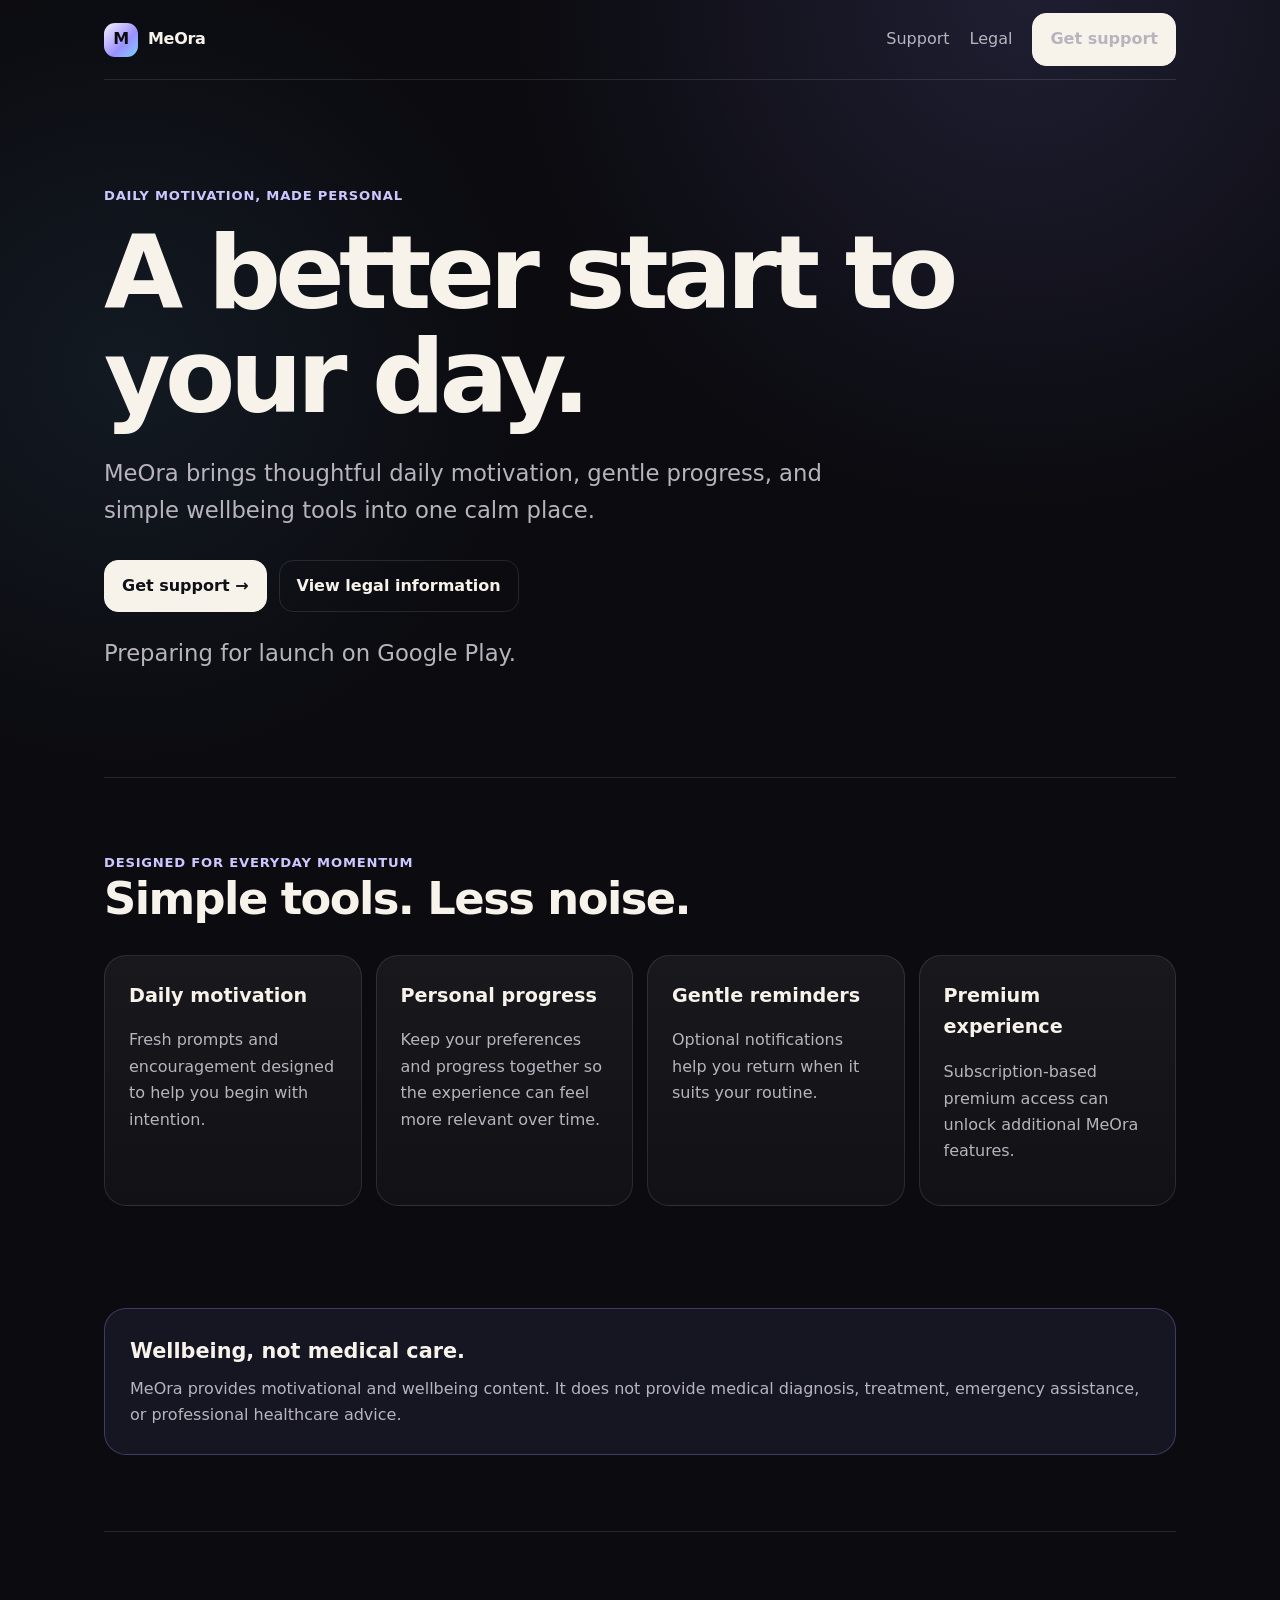
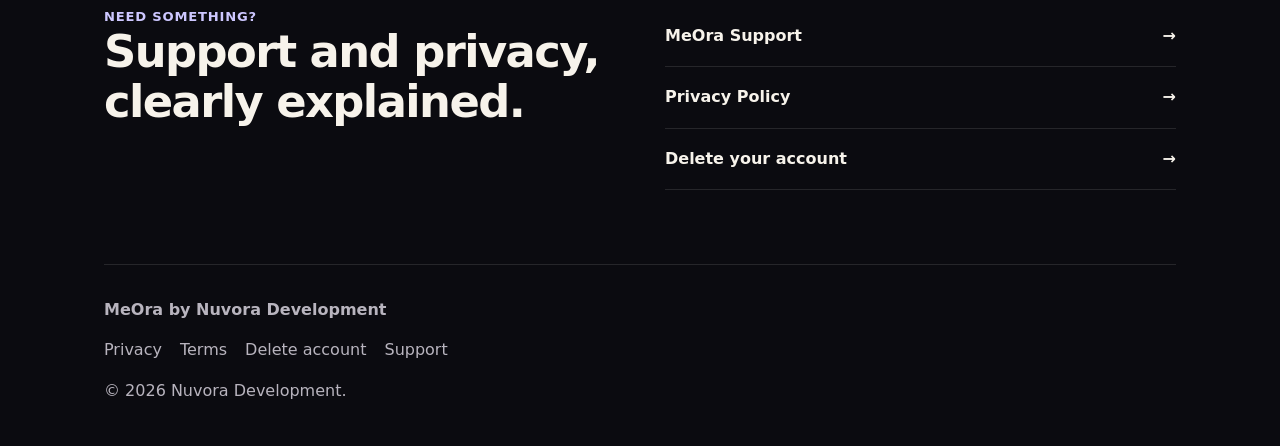
==== index.html @ 7b2e0605 "Add files via upload" ====
<!doctype html><html lang="en"><head><meta charset="utf-8"><meta name="viewport" content="width=device-width,initial-scale=1"><title>MeOra — Daily Motivation & Wellbeing</title><meta name="description" content="MeOra is a calm, personal daily motivation and wellbeing app designed to help you start your day with intention."><meta property="og:title" content="MeOra — Daily Motivation & Wellbeing"><meta property="og:description" content="Daily motivation, gentle progress and a calmer start to your day."><link rel="stylesheet" href="/style.css"></head><body><div class="wrap"><header class="header"><a class="brand" href="/"><span class="mark">M</span><span>MeOra</span></a><nav class="nav"><a href="/support">Support</a><a href="/legal">Legal</a><a class="btn" href="mailto:support@meora.app">Get support</a></nav></header><main><section class="hero"><div class="eyebrow">Daily motivation, made personal</div><h1>A better start to your day.</h1><p>MeOra brings thoughtful daily motivation, gentle progress, and simple wellbeing tools into one calm place.</p><div class="actions"><a class="btn" href="/support">Get support →</a><a class="btn alt" href="/legal">View legal information</a></div><p class="small">Preparing for launch on Google Play.</p></section><section class="section"><div class="kicker">Designed for everyday momentum</div><h2>Simple tools. Less noise.</h2><div class="grid"><article class="card"><h3>Daily motivation</h3><p>Fresh prompts and encouragement designed to help you begin with intention.</p></article><article class="card"><h3>Personal progress</h3><p>Keep your preferences and progress together so the experience can feel more relevant over time.</p></article><article class="card"><h3>Gentle reminders</h3><p>Optional notifications help you return when it suits your routine.</p></article><article class="card"><h3>Premium experience</h3><p>Subscription-based premium access can unlock additional MeOra features.</p></article></div></section><section class="notice"><h2>Wellbeing, not medical care.</h2><p>MeOra provides motivational and wellbeing content. It does not provide medical diagnosis, treatment, emergency assistance, or professional healthcare advice.</p></section><section class="section split"><div><div class="kicker">Need something?</div><h2>Support and privacy, clearly explained.</h2></div><div class="links"><a href="/support">MeOra Support <span>→</span></a><a href="/privacy">Privacy Policy <span>→</span></a><a href="/delete-account">Delete your account <span>→</span></a></div></section></main><footer class="footer"><strong>MeOra by Nuvora Development</strong><nav class="footer-links"><a href="/privacy">Privacy</a><a href="/terms">Terms</a><a href="/delete-account">Delete account</a><a href="/support">Support</a></nav><span>© 2026 Nuvora Development.</span></footer></div></body></html>
---- style.css ----
:root{--bg:#0b0b10;--panel:#14141b;--panel2:#1a1a22;--text:#f7f3eb;--muted:#b8b4be;--line:rgba(255,255,255,.11);--accent:#9b91ff;--accent2:#72c9ff;--max:1120px}*{box-sizing:border-box}html{scroll-behavior:smooth}body{margin:0;background:radial-gradient(circle at 80% 0%,rgba(155,145,255,.14),transparent 32rem),radial-gradient(circle at 10% 18%,rgba(114,201,255,.08),transparent 25rem),var(--bg);color:var(--text);font-family:Inter,ui-sans-serif,system-ui,-apple-system,BlinkMacSystemFont,"Segoe UI",sans-serif;line-height:1.65}a{color:inherit}.wrap{max-width:var(--max);margin:auto;padding:0 24px}.header{min-height:80px;display:flex;align-items:center;justify-content:space-between;gap:20px;border-bottom:1px solid var(--line)}.brand{display:inline-flex;align-items:center;gap:10px;text-decoration:none;font-weight:800;letter-spacing:-.02em}.mark{width:34px;height:34px;border-radius:11px;display:grid;place-items:center;color:#0b0b10;font-weight:900;background:linear-gradient(135deg,#f6f2ff,#9a90ff 60%,#7bd1ff)}.nav{display:flex;gap:20px;align-items:center}.nav a{text-decoration:none;color:var(--muted)}.nav a:hover,.footer a:hover{color:var(--text)}.btn{display:inline-flex;align-items:center;justify-content:center;gap:8px;padding:12px 17px;border-radius:14px;background:var(--text);color:#101016;text-decoration:none;font-weight:800;border:1px solid var(--text)}.btn.alt{background:transparent;color:var(--text);border-color:var(--line)}.hero{padding:105px 0 82px;max-width:850px}.eyebrow,.kicker{color:#cdc7ff;font-weight:800;font-size:.82rem;text-transform:uppercase;letter-spacing:.06em}.hero h1,.legal-hero h1{font-size:clamp(3rem,8vw,6.4rem);line-height:1.02;letter-spacing:-.055em;margin:14px 0 25px}.hero p{font-size:clamp(1.1rem,2.6vw,1.42rem);color:var(--muted);max-width:720px}.actions{display:flex;gap:12px;flex-wrap:wrap;margin-top:30px}.small{font-size:.9rem;color:#9c98a2}.section{padding:74px 0;border-top:1px solid var(--line)}.section h2,.legal section h2{font-size:clamp(1.7rem,4vw,2.8rem);line-height:1.1;letter-spacing:-.035em;margin:0 0 14px}.grid{display:grid;grid-template-columns:repeat(4,1fr);gap:14px;margin-top:32px}.card{background:linear-gradient(180deg,rgba(255,255,255,.055),rgba(255,255,255,.028));border:1px solid var(--line);border-radius:22px;padding:24px}.card h3{font-size:1.2rem;margin:0 0 8px}.card p,.muted{color:var(--muted)}.notice{margin:28px 0 76px;padding:25px;border:1px solid rgba(155,145,255,.30);background:rgba(155,145,255,.08);border-radius:22px}.notice h2{font-size:1.3rem;margin:0 0 8px}.notice p{margin:0;color:var(--muted)}.split{display:grid;grid-template-columns:1fr 1fr;gap:50px}.links{display:grid}.links a{display:flex;justify-content:space-between;padding:17px 0;border-bottom:1px solid var(--line);text-decoration:none;font-weight:700}.legal,.support{max-width:820px;margin:auto;padding:68px 0 90px}.legal-hero{padding-bottom:32px;border-bottom:1px solid var(--line);margin-bottom:35px}.legal-hero h1{font-size:clamp(2.8rem,7vw,5rem)}.legal-hero p{color:var(--muted);margin:5px 0}.legal section{padding:20px 0}.legal section h2{font-size:1.45rem}.legal section h3{font-size:1.05rem;margin:20px 0 6px}.legal section p{color:#cecbd2}.legal section a,.support a.link{color:#cec8ff}.method{background:var(--panel);border:1px solid var(--line);border-radius:20px;padding:23px;margin:15px 0}.method h2{margin-top:0}.method .btn{margin-top:8px;color:#101016}.faq details{border-top:1px solid var(--line);padding:18px 0}.faq summary{font-weight:800;cursor:pointer}.faq p{color:var(--muted)}.legal-grid{display:grid;grid-template-columns:repeat(2,1fr);gap:14px;margin-top:30px}.legal-grid a{text-decoration:none}.legal-grid .card span{color:#cec8ff;font-weight:800}.footer{border-top:1px solid var(--line);padding:32px 0 42px;color:var(--muted);display:grid;gap:14px}.footer-links{display:flex;flex-wrap:wrap;gap:18px}.footer a{text-decoration:none;color:var(--muted)}@media(max-width:760px){.wrap{padding:0 18px}.header{min-height:70px}.nav>a:not(.btn){display:none}.hero{padding:78px 0 62px}.hero h1{font-size:clamp(3rem,16vw,5rem)}.grid,.legal-grid,.split{grid-template-columns:1fr}.section{padding:58px 0}.legal,.support{padding:54px 0 72px}.card{padding:21px}}@media(prefers-reduced-motion:reduce){html{scroll-behavior:auto}}
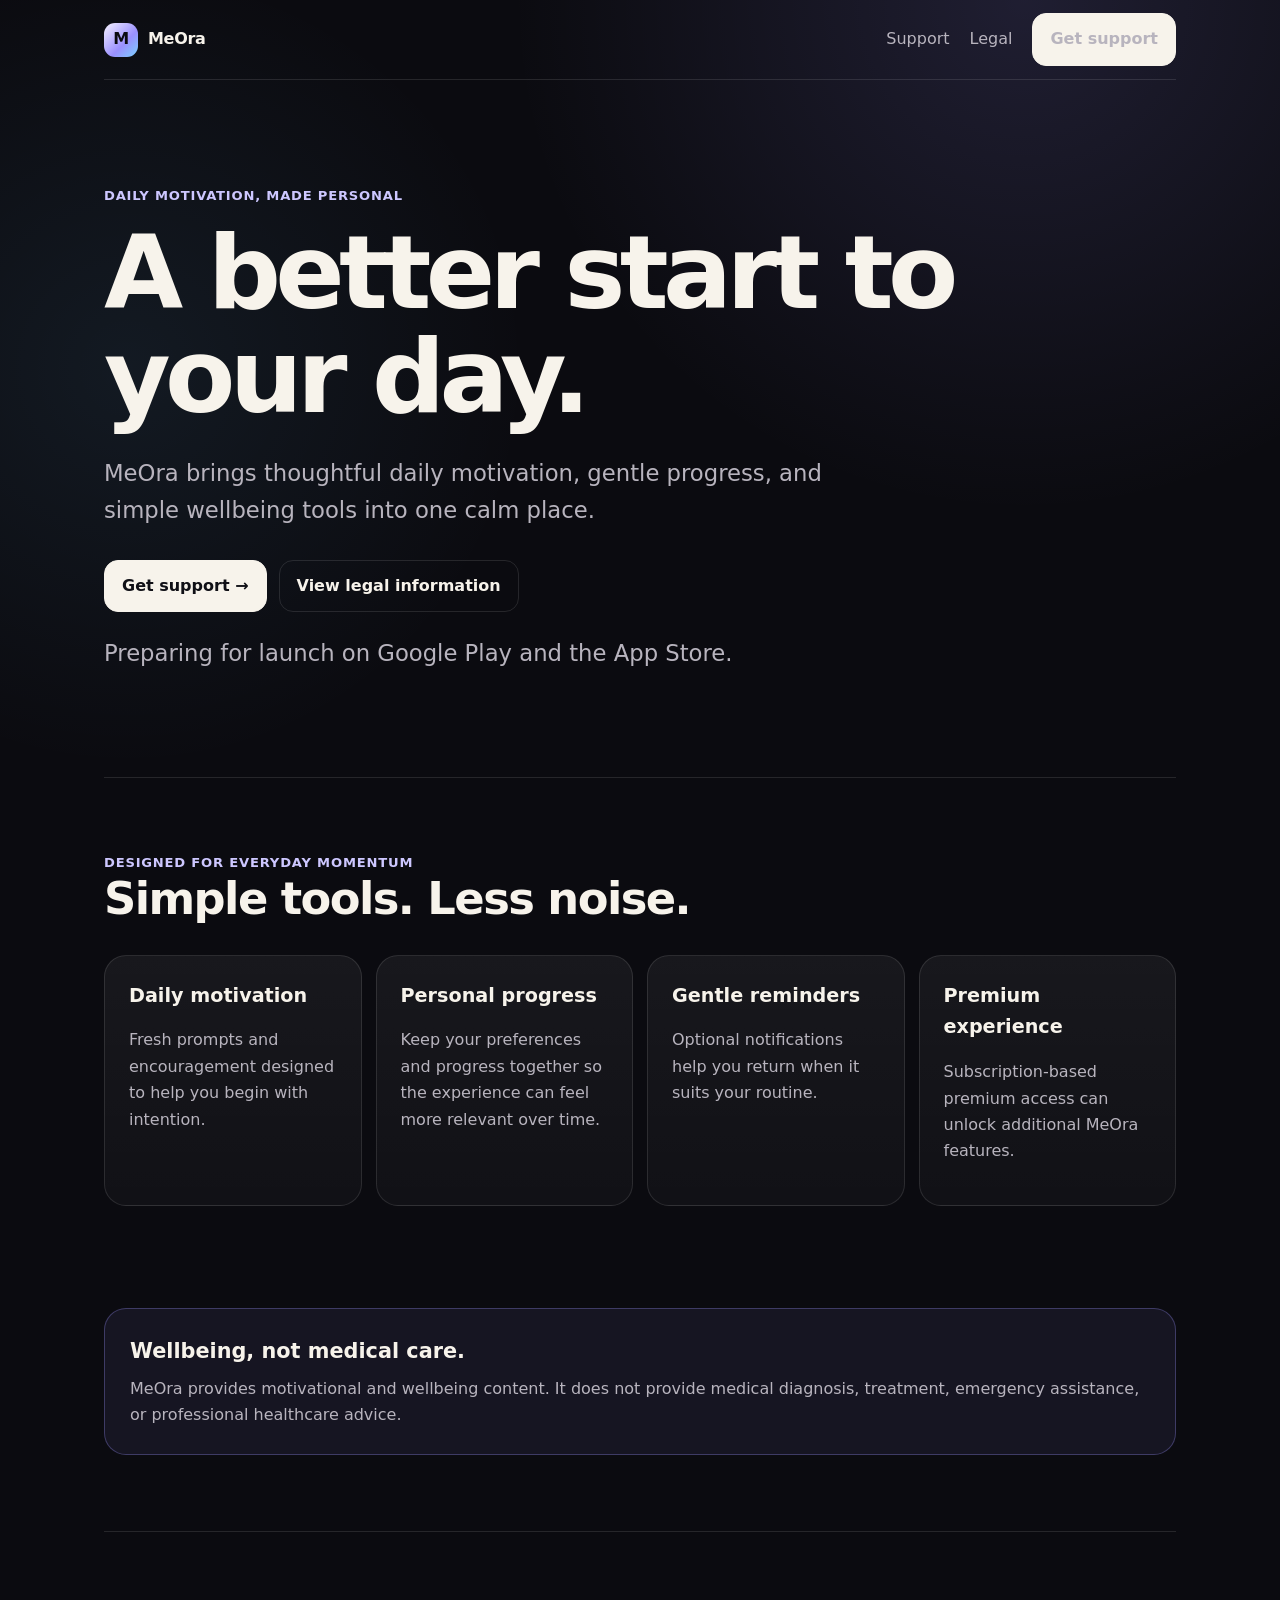
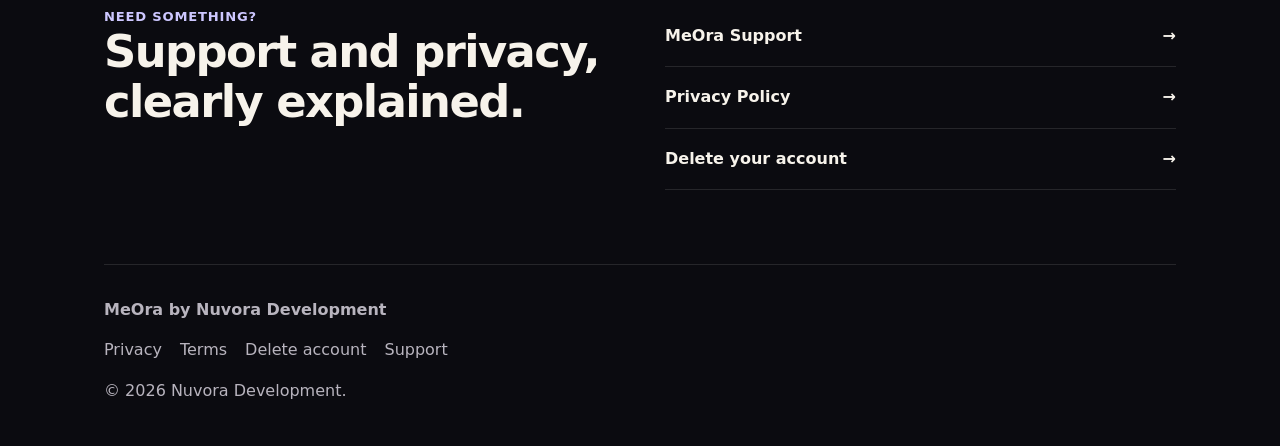
==== commit 44d58d90: "Legal pages: cover Google Play and Apple App Store subscriptions" ====
--- a/index.html
+++ b/index.html
@@ -1 +1 @@
-<!doctype html><html lang="en"><head><meta charset="utf-8"><meta name="viewport" content="width=device-width,initial-scale=1"><title>MeOra — Daily Motivation & Wellbeing</title><meta name="description" content="MeOra is a calm, personal daily motivation and wellbeing app designed to help you start your day with intention."><meta property="og:title" content="MeOra — Daily Motivation & Wellbeing"><meta property="og:description" content="Daily motivation, gentle progress and a calmer start to your day."><link rel="stylesheet" href="/style.css"></head><body><div class="wrap"><header class="header"><a class="brand" href="/"><span class="mark">M</span><span>MeOra</span></a><nav class="nav"><a href="/support">Support</a><a href="/legal">Legal</a><a class="btn" href="mailto:support@meora.app">Get support</a></nav></header><main><section class="hero"><div class="eyebrow">Daily motivation, made personal</div><h1>A better start to your day.</h1><p>MeOra brings thoughtful daily motivation, gentle progress, and simple wellbeing tools into one calm place.</p><div class="actions"><a class="btn" href="/support">Get support →</a><a class="btn alt" href="/legal">View legal information</a></div><p class="small">Preparing for launch on Google Play.</p></section><section class="section"><div class="kicker">Designed for everyday momentum</div><h2>Simple tools. Less noise.</h2><div class="grid"><article class="card"><h3>Daily motivation</h3><p>Fresh prompts and encouragement designed to help you begin with intention.</p></article><article class="card"><h3>Personal progress</h3><p>Keep your preferences and progress together so the experience can feel more relevant over time.</p></article><article class="card"><h3>Gentle reminders</h3><p>Optional notifications help you return when it suits your routine.</p></article><article class="card"><h3>Premium experience</h3><p>Subscription-based premium access can unlock additional MeOra features.</p></article></div></section><section class="notice"><h2>Wellbeing, not medical care.</h2><p>MeOra provides motivational and wellbeing content. It does not provide medical diagnosis, treatment, emergency assistance, or professional healthcare advice.</p></section><section class="section split"><div><div class="kicker">Need something?</div><h2>Support and privacy, clearly explained.</h2></div><div class="links"><a href="/support">MeOra Support <span>→</span></a><a href="/privacy">Privacy Policy <span>→</span></a><a href="/delete-account">Delete your account <span>→</span></a></div></section></main><footer class="footer"><strong>MeOra by Nuvora Development</strong><nav class="footer-links"><a href="/privacy">Privacy</a><a href="/terms">Terms</a><a href="/delete-account">Delete account</a><a href="/support">Support</a></nav><span>© 2026 Nuvora Development.</span></footer></div></body></html>
+<!doctype html><html lang="en"><head><meta charset="utf-8"><meta name="viewport" content="width=device-width,initial-scale=1"><title>MeOra — Daily Motivation & Wellbeing</title><meta name="description" content="MeOra is a calm, personal daily motivation and wellbeing app designed to help you start your day with intention."><meta property="og:title" content="MeOra — Daily Motivation & Wellbeing"><meta property="og:description" content="Daily motivation, gentle progress and a calmer start to your day."><link rel="stylesheet" href="/style.css"></head><body><div class="wrap"><header class="header"><a class="brand" href="/"><span class="mark">M</span><span>MeOra</span></a><nav class="nav"><a href="/support">Support</a><a href="/legal">Legal</a><a class="btn" href="mailto:support@meora.app">Get support</a></nav></header><main><section class="hero"><div class="eyebrow">Daily motivation, made personal</div><h1>A better start to your day.</h1><p>MeOra brings thoughtful daily motivation, gentle progress, and simple wellbeing tools into one calm place.</p><div class="actions"><a class="btn" href="/support">Get support →</a><a class="btn alt" href="/legal">View legal information</a></div><p class="small">Preparing for launch on Google Play and the App Store.</p></section><section class="section"><div class="kicker">Designed for everyday momentum</div><h2>Simple tools. Less noise.</h2><div class="grid"><article class="card"><h3>Daily motivation</h3><p>Fresh prompts and encouragement designed to help you begin with intention.</p></article><article class="card"><h3>Personal progress</h3><p>Keep your preferences and progress together so the experience can feel more relevant over time.</p></article><article class="card"><h3>Gentle reminders</h3><p>Optional notifications help you return when it suits your routine.</p></article><article class="card"><h3>Premium experience</h3><p>Subscription-based premium access can unlock additional MeOra features.</p></article></div></section><section class="notice"><h2>Wellbeing, not medical care.</h2><p>MeOra provides motivational and wellbeing content. It does not provide medical diagnosis, treatment, emergency assistance, or professional healthcare advice.</p></section><section class="section split"><div><div class="kicker">Need something?</div><h2>Support and privacy, clearly explained.</h2></div><div class="links"><a href="/support">MeOra Support <span>→</span></a><a href="/privacy">Privacy Policy <span>→</span></a><a href="/delete-account">Delete your account <span>→</span></a></div></section></main><footer class="footer"><strong>MeOra by Nuvora Development</strong><nav class="footer-links"><a href="/privacy">Privacy</a><a href="/terms">Terms</a><a href="/delete-account">Delete account</a><a href="/support">Support</a></nav><span>© 2026 Nuvora Development.</span></footer></div></body></html>
